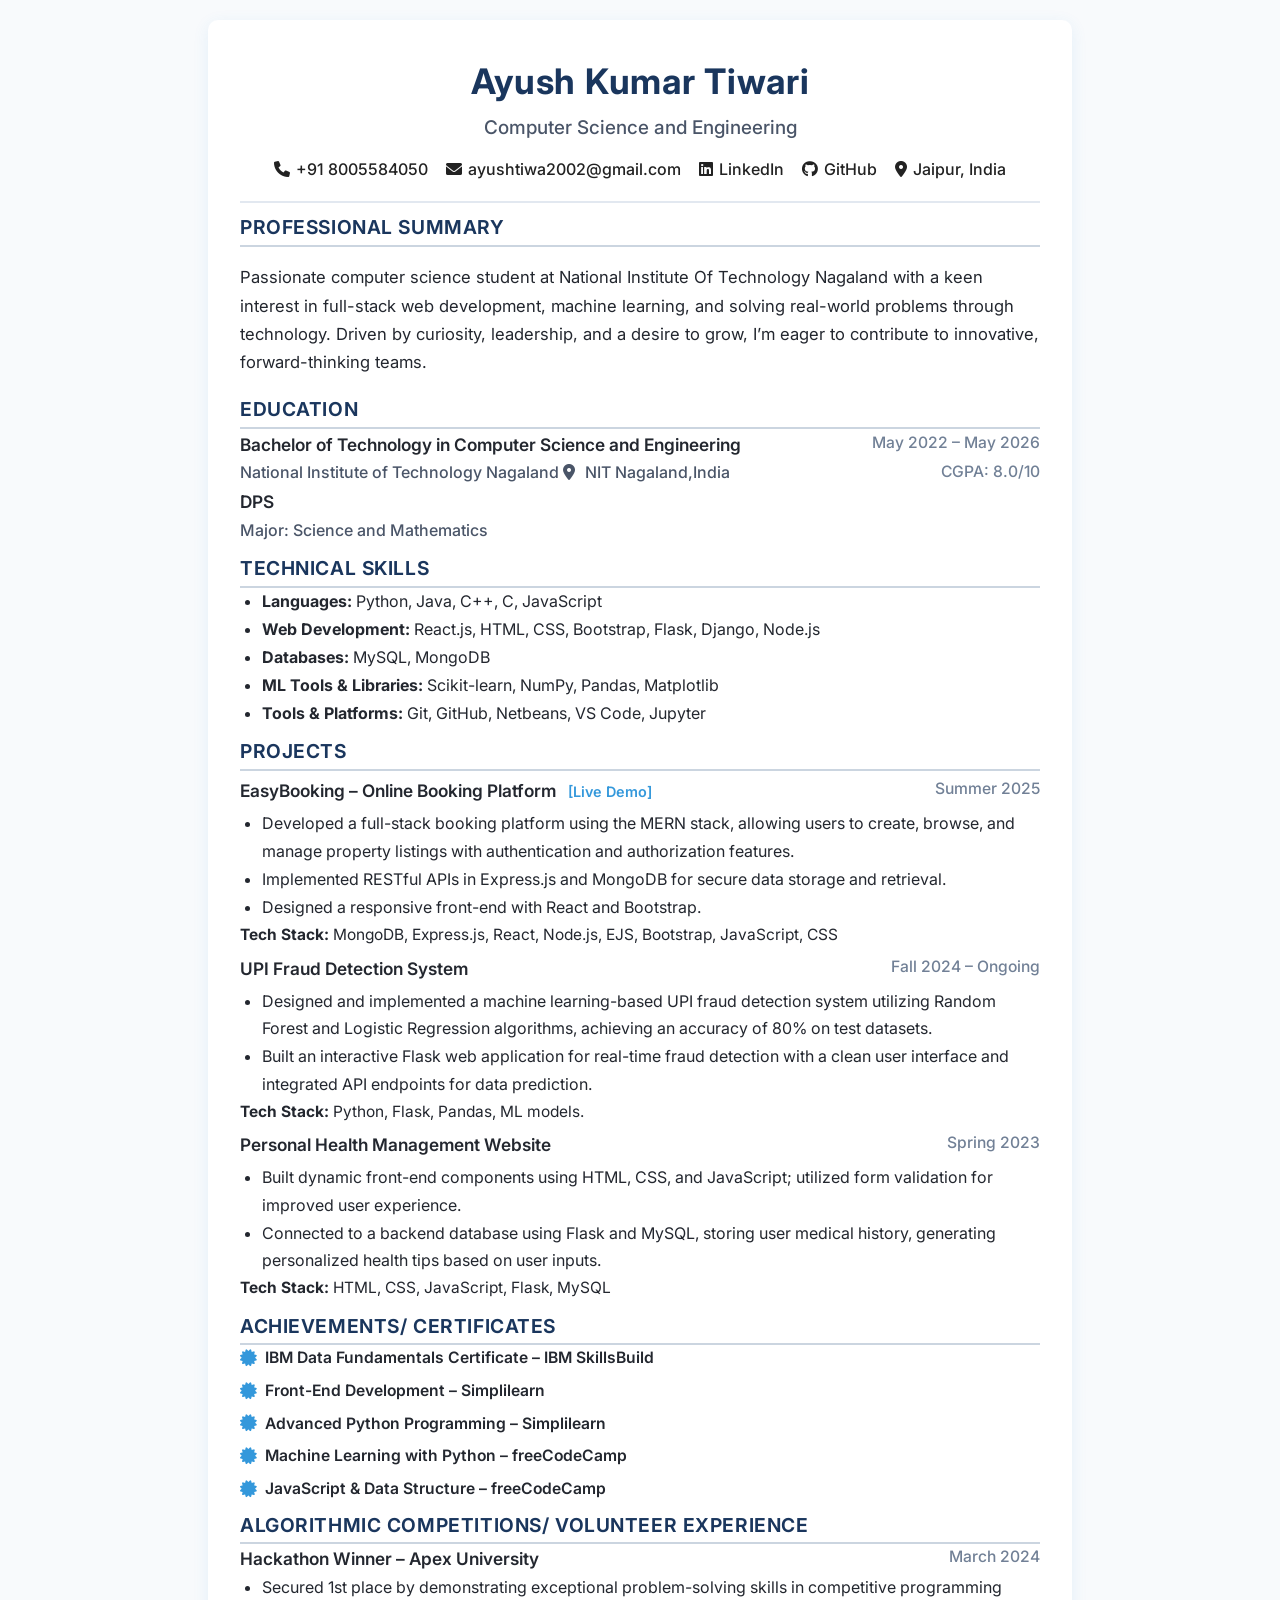
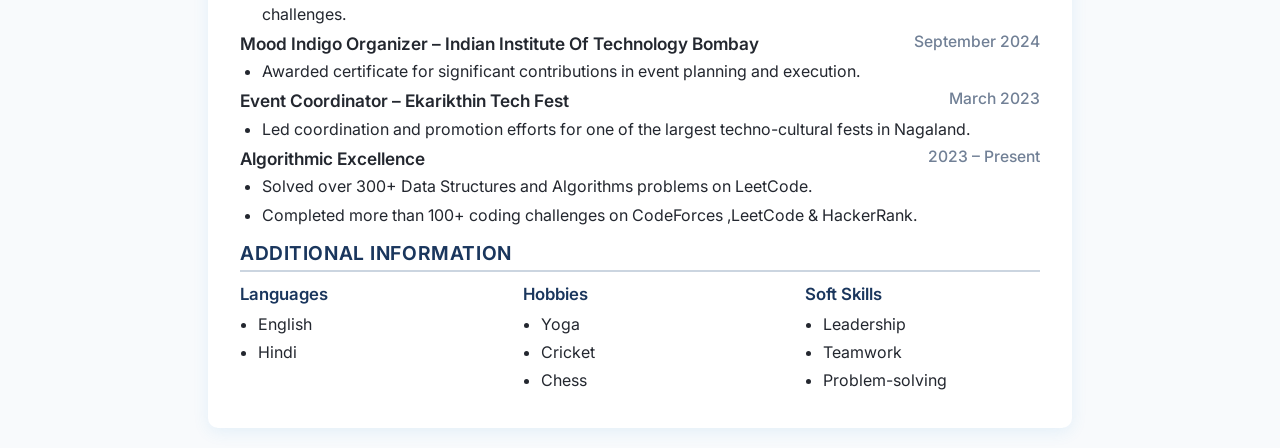
==== myresume.html @ 4bf120a2 "Initial portfolio commit" ====
<!-- Improved Resume of Ayush Kumar Tiwari -->
<!DOCTYPE html>
<html lang="en">
<head>
  <meta charset="UTF-8" />
  <meta name="viewport" content="width=device-width, initial-scale=1.0" />
  <title>Ayush Kumar Tiwari - Resume</title>
  <link rel="stylesheet" href="https://cdnjs.cloudflare.com/ajax/libs/font-awesome/6.0.0-beta3/css/all.min.css">
  <link href="https://fonts.googleapis.com/css2?family=Inter:wght@400;500;600;700&family=Roboto:wght@400;500;700&display=swap" rel="stylesheet">
  <style>
    body {
      font-family: 'Inter', 'Roboto', 'Segoe UI', Tahoma, Geneva, Verdana, sans-serif;
      background-color: #f8fafc;
      color: #23272f;
      margin: 0;
      padding: 0;
      font-size: 1.04rem;
      line-height: 1.7;
    }
    .container {
      max-width: 800px;
      margin: 20px auto;
      padding: 32px;
      background: white;
      border-radius: 10px;
      box-shadow: 0 4px 16px rgba(52,152,219,0.10);
    }
    .header {
      text-align: center;
      border-bottom: 2px solid #e2e8f0;
      padding-bottom: 18px;
    }
    .name {
      font-size: 2.2rem;
      font-weight: 700;
      color: #1a365d;
      letter-spacing: 0.02em;
      font-family: 'Inter', 'Roboto', sans-serif;
    }
    .branch {
      font-size: 1.18rem;
      color: #4a5568;
      font-weight: 500;
      margin-bottom: 6px;
    }
    .contact-info {
      display: flex;
      justify-content: center;
      flex-wrap: wrap;
      gap: 18px;
      margin-top: 12px;
      font-size: 1rem;
      font-family: 'Inter', 'Roboto', sans-serif;
    }
    .contact-info a {
      color: #222;
      text-decoration: none;
      font-weight: 500;
      transition: color 0.2s;
    }
    .contact-info a:hover {
      color: #3498db;
    }
    .icon {
      margin-right: 6px;
    }
    .section {
      margin-top: 8px;
    }
    .section-title {
      font-size: 1.2rem;
      color: #1a365d;
      border-bottom: 2px solid #cbd5e0;
      padding-bottom: 1px;
      margin-bottom: 0;
      text-transform: uppercase;
      font-weight: 650;
      letter-spacing: 0.03em;
      font-family: 'Inter', 'Roboto', sans-serif;
    }
    .education-title, .project-title, .job-title {
      font-weight: 600;
      margin-top: 1px;
      color: #23272f;
      font-size: 1.08rem;
      font-family: 'Inter', 'Roboto', sans-serif;
    }
    .institution, .company {
      color: #4a5568;
      font-size: 1rem;
      font-weight: 500;
    }
    .date {
      float: right;
      color: #718096;
      font-weight: 500;
      font-size: 0.98rem;
      font-family: 'Inter', 'Roboto', sans-serif;
    }
    ul {
      padding-left: 22px;
      margin-bottom: 1px;
      font-size: 1rem;
      font-family: 'Inter', 'Roboto', sans-serif;
    }
    li {
      margin-bottom: 1px;
      font-size: 1rem;
    }
    .section .project-title {
      margin-top: 5px;
      margin-bottom: 5px;
    }
    .section ul {
      margin-top: 0;
      margin-bottom: 1px;
    }
    .clear {
      clear: both;
    }
    /* Additional Info Section */
    .additional-info-flex {
      display: flex;
      flex-wrap: wrap;
      gap: 48px;
      margin-top: 8px;
    }
    .additional-info-flex > div {
      min-width: 160px;
      font-size: 1rem;
    }
    .additional-info-flex ul {
      padding-left: 18px;
      margin-bottom: 0;
    }
    .additional-info-flex div > div {
      font-weight: 600;
      margin-bottom: 4px;
      font-size: 1.05rem;
      font-family: 'Inter', 'Roboto', sans-serif;
      color: #1a365d;
    }
    .list-group {
      margin: 0 0 10px 0;
      padding: 0;
      list-style: none;
    }
    .list-group li {
      font-size: 0.98rem;
      font-weight: 600;
      margin-bottom: 6px;
      display: flex;
      align-items: center;
      gap: 8px;
    }
    .list-group li i {
      color: #3498db;
      font-size: 1.05rem;
    }
    @media (max-width: 850px) {
      .container {
        width: 98%;
        padding: 18px;
      }
      .contact-info {
        flex-direction: column;
        gap: 10px;
        text-align: center;
      }
      .additional-info-flex {
        gap: 24px;
      }
    }
  </style>
</head>
<body>
  <div class="container">
    <!-- Header -->
    <div class="header">
      <div class="name">Ayush Kumar Tiwari</div>
      <div class="branch">Computer Science and Engineering</div>
      <div class="contact-info">
        <a href="tel:+918005584050"><i class="fas fa-phone icon"></i>+91 8005584050</a>
        <a href="mailto:ayushtiwa2002@gmail.com"><i class="fas fa-envelope icon"></i>ayushtiwa2002@gmail.com</a>
        <a href="https://linkedin.com/in/ayush-tiwari-747481269" target="_blank"><i class="fab fa-linkedin icon"></i>LinkedIn</a>
        <a href="https://github.com/ayushtiwarinit" target="_blank"><i class="fab fa-github icon"></i>GitHub</a>
        <a href="https://maps.google.com/maps?q=Jaipur,+India" target="_blank"><i class="fas fa-map-marker-alt icon"></i>Jaipur, India</a>
      </div>
    </div>

    <!-- Summary -->
    <div class="section">
      <div class="section-title">Professional Summary</div>
      <p>
        Passionate computer science student at National Institute Of Technology Nagaland with a keen interest in full-stack web development, machine learning,  and solving real-world problems through technology. Driven by curiosity, leadership, and a desire to grow, I’m eager to contribute to innovative, forward-thinking teams.
      </p>
    </div>

    <!-- Education -->
    <div class="section">
        <div class="section-title">Education</div>
        <div class="education-title">Bachelor of Technology in Computer Science and Engineering <span class="date">May 2022 – May 2026</span></div>
        <div class="institution">
            <a href="https://maps.google.com/maps?q=National+Institute+of+Technology+Nagaland" target="_blank" style="text-decoration: none; color: #4a5568;">
            National Institute of Technology Nagaland <i class="fas fa-map-marker-alt icon"></i> NIT Nagaland,India
            </a>
            <span class="date">CGPA: 8.0/10</span>
        </div>
        <div class="clear"></div>
        <div class="education-title">DPS</div>
        <div class="institution">Major: Science and Mathematics</div>
    </div>

    <!-- Skills -->
    <div class="section">
      <div class="section-title">Technical Skills</div>
      <ul>
        <li><strong>Languages:</strong> Python, Java, C++, C, JavaScript</li>
        <li><strong>Web Development:</strong> React.js, HTML, CSS, Bootstrap, Flask, Django, Node.js</li>
        <li><strong>Databases:</strong> MySQL, MongoDB</li>
        <li><strong>ML Tools & Libraries:</strong> Scikit-learn, NumPy, Pandas, Matplotlib</li>
        <li><strong>Tools & Platforms:</strong> Git, GitHub, Netbeans, VS Code, Jupyter</li>
    </ul>

    </div>

    <!-- Projects -->
    <div class="section">
  <div class="section-title">Projects</div>

  <div class="project-block">
    <div class="project-title">EasyBooking – Online Booking Platform 
      <a href="https://mern-proejct.onrender.com/listings" target="_blank" style="font-size:0.9rem; color:#3498db; text-decoration:none; margin-left:8px;">
    [Live Demo]
  </a>
  <span class="date">Summer 2025</span></div>
    <ul>
      <li>Developed a full-stack booking platform using the MERN stack, allowing users to create, browse, and manage property listings with authentication and authorization features.</li>
      <li>Implemented RESTful APIs in Express.js and MongoDB for secure data storage and retrieval.</li>
      <li>Designed a responsive front-end with React and Bootstrap.</li>
    </ul>
    <div style="font-size:0.97rem;">
      <strong>Tech Stack:</strong> MongoDB, Express.js, React, Node.js, EJS, Bootstrap, JavaScript, CSS
    </div>
  </div>

  <div class="project-block">
    <div class="project-title">UPI Fraud Detection System <span class="date">Fall 2024 – Ongoing</span></div>
    <ul>
      <li>Designed and implemented a machine learning-based UPI fraud detection system utilizing Random Forest and Logistic Regression algorithms, achieving an accuracy of 80% on test datasets.</li>
      <li>Built an interactive Flask web application for real-time fraud detection with a clean user interface and integrated API endpoints for data prediction.</li>
    </ul>
    <div style="font-size:0.97rem;">
      <strong>Tech Stack:</strong> Python, Flask,  Pandas, ML models.
    </div>
  </div>

  <div class="project-block">
    <div class="project-title">Personal Health Management Website <span class="date">Spring 2023</span></div>
    <ul>
      <li>Built dynamic front-end components using HTML, CSS, and JavaScript; utilized form validation for improved user experience.</li>
      <li>Connected to a backend database using Flask and MySQL, storing user medical history, generating personalized health tips based on user inputs.</li>
    </ul>
    <div style="font-size:0.97rem;">
      <strong>Tech Stack:</strong> HTML, CSS, JavaScript, Flask, MySQL
    </div>
  </div>
</div>


    <!-- Achievements -->
    <div class="section">
      <div class="section-title">Achievements/ Certificates</div>
      <ul class="list-group">
      <li><i class="fas fa-certificate"></i>IBM Data Fundamentals Certificate – IBM SkillsBuild </li>   
      <li><i class="fas fa-certificate"></i>Front-End Development – Simplilearn </li>
      <li><i class="fas fa-certificate"></i>Advanced Python Programming – Simplilearn </li>
      <li><i class="fas fa-certificate"></i>Machine Learning with Python – freeCodeCamp </li>
      <li><i class="fas fa-certificate"></i>JavaScript & Data Structure – freeCodeCamp </li>
        </ul>
    </div> 

    <div class="section" style="margin-top: 1px; margin-bottom: 0;">
      <div class="section-title" >Algorithmic Competitions/ Volunteer Experience</div>
      <div class="project-title" style="margin-top: 0; margin-bottom: 0;">Hackathon Winner – Apex University <span class="date">March 2024</span></div>
      <ul><li>Secured 1st place by demonstrating exceptional problem-solving skills in competitive programming challenges.</li></ul>
      <div class="project-title" style="margin-top: 0; margin-bottom: 0;">Mood Indigo Organizer – Indian Institute Of Technology Bombay <span class="date">September 2024</span></div>
      <ul><li>Awarded certificate for significant contributions in event planning and execution.</li></ul>
      <div class="project-title" style="margin-top: 0; margin-bottom: 0;">Event Coordinator – Ekarikthin Tech Fest <span class="date">March 2023</span></div>
      <ul><li>Led coordination and promotion efforts for one of the largest techno-cultural fests in Nagaland.</li></ul>
      <div class="project-title" style="margin-top: 0; margin-bottom: 0;">Algorithmic Excellence <span class="date">2023 – Present</span></div>
      <ul>
        <li>Solved over 300+ Data Structures and Algorithms problems on LeetCode.</li>
        <li>Completed more than 100+ coding challenges on CodeForces ,LeetCode & HackerRank.</li>
      </ul>
    </div>

    <!-- Additional Info -->
    <div class="section">
      <div class="section-title">Additional Information</div>
      <div class="additional-info-flex" style="display: flex; flex-wrap: wrap; gap: 48px;">
        <div style="flex:1; min-width:160px;">
          <div style="font-weight:600; margin-bottom:2px;">Languages</div>
          <ul style="margin:0; padding-left:18px;">
            <li>English</li>
            <li>Hindi</li>
          </ul>
        </div>
        <div style="flex:1; min-width:160px;">
          <div style="font-weight:600; margin-bottom:2px;">Hobbies</div>
          <ul style="margin:0; padding-left:18px;">
            <li>Yoga</li>
            <li>Cricket</li>
            <li>Chess</li>
          </ul>
        </div>
        <div style="flex:1; min-width:160px;">
          <div style="font-weight:600; margin-bottom:2px;">Soft Skills</div>
          <ul style="margin:0; padding-left:18px;">
            <li>Leadership</li>
            <li>Teamwork</li>
            <li>Problem-solving</li>
          </ul>
        </div>
      </div>
    </div>
  
</body>
</html>
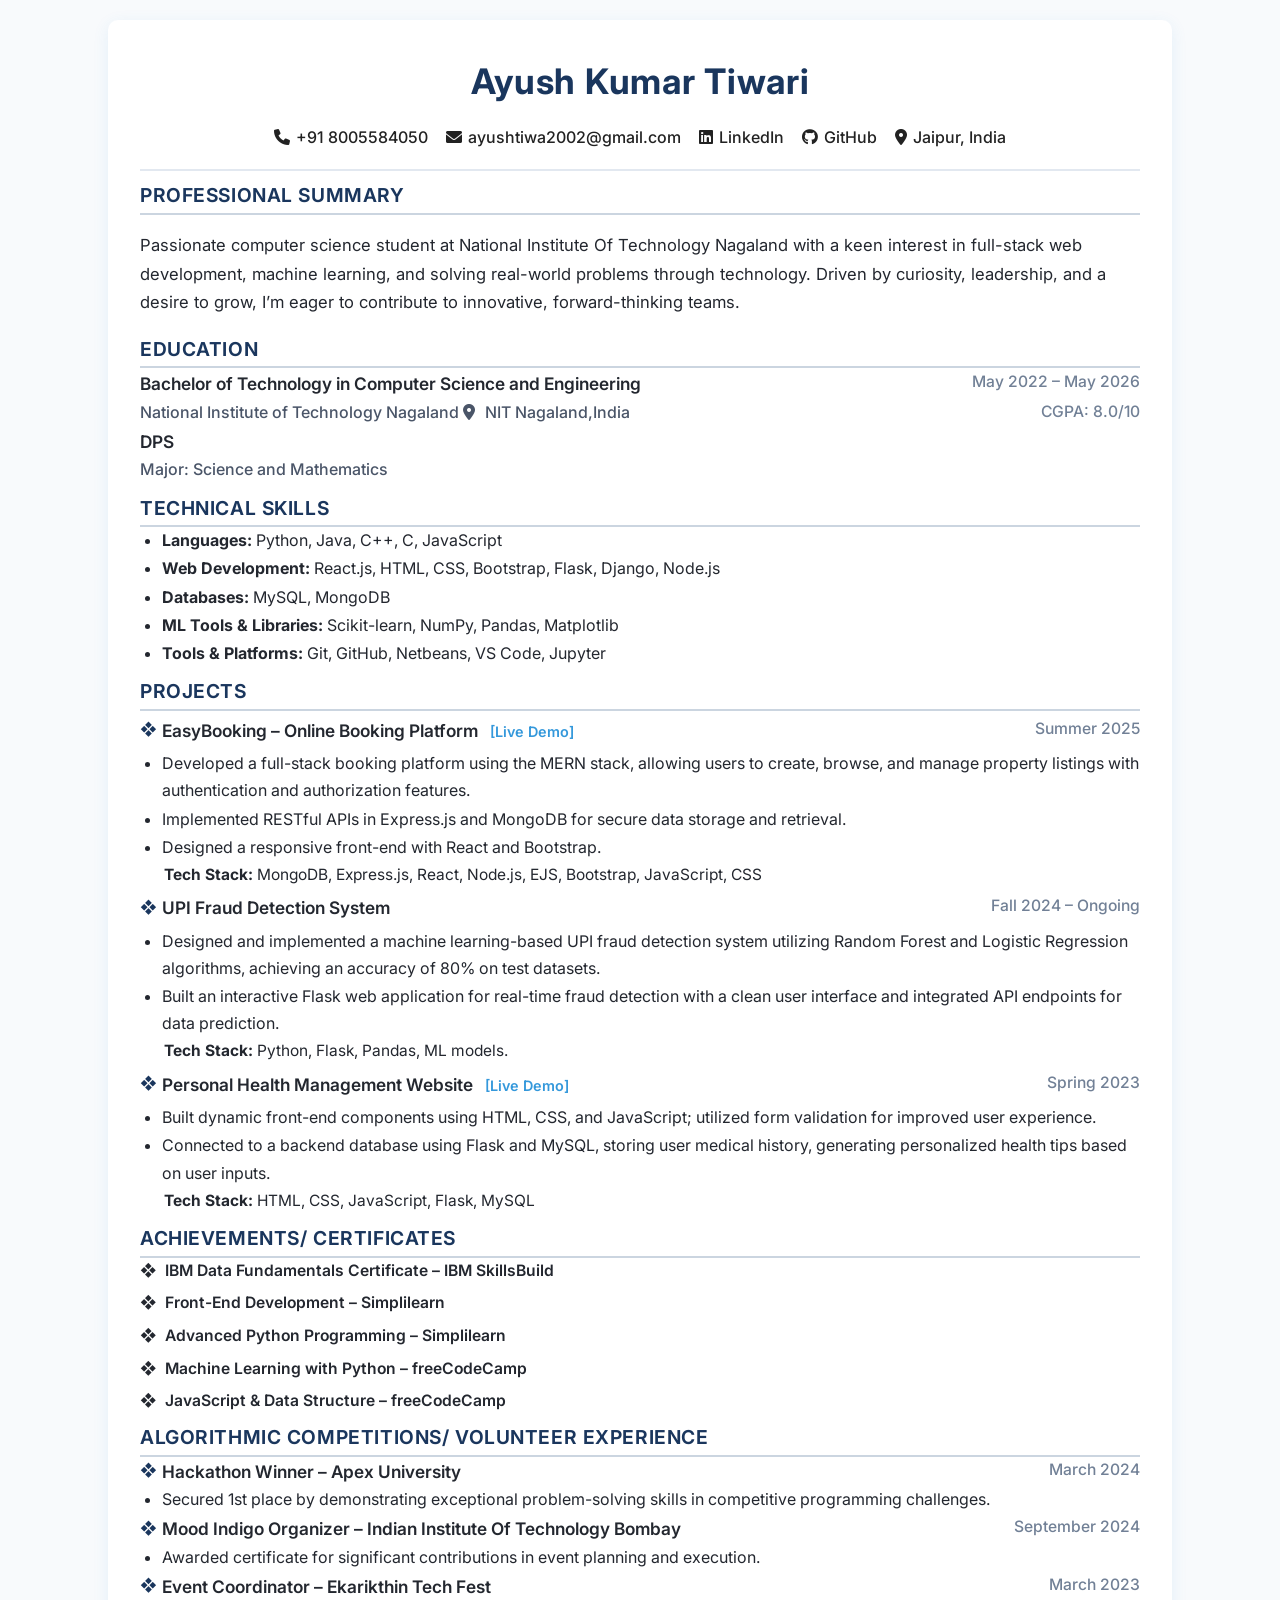
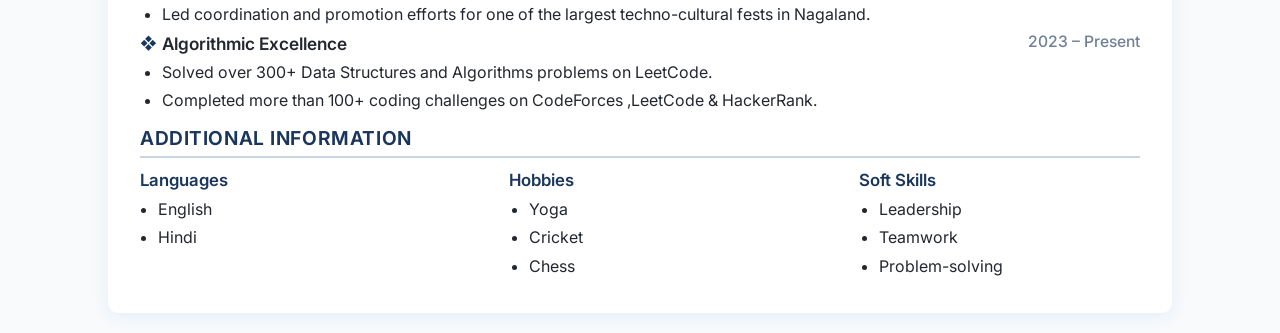
==== commit e447c6cb: "Update myresume.html" ====
--- a/myresume.html
+++ b/myresume.html
@@ -1,4 +1,4 @@
-<!-- Improved Resume of Ayush Kumar Tiwari -->
+
 <!DOCTYPE html>
 <html lang="en">
 <head>
@@ -18,7 +18,7 @@
       line-height: 1.7;
     }
     .container {
-      max-width: 800px;
+      max-width: 1000px;
       margin: 20px auto;
       padding: 32px;
       background: white;
@@ -85,6 +85,7 @@
       font-size: 1.08rem;
       font-family: 'Inter', 'Roboto', sans-serif;
     }
+    
     .institution, .company {
       color: #4a5568;
       font-size: 1rem;
@@ -171,6 +172,25 @@
         gap: 24px;
       }
     }
+    .project-title {
+  position: relative;
+  padding-left: 22px; /* space for icon */
+  font-weight: 600;
+  font-size: 1.08rem;
+  color: #23272f;
+}
+
+.project-title::before {
+  content: "\2756";   /* ❖ outlined diamond */
+  position: absolute;
+  left: 0;
+  top: 50%;
+  transform: translateY(-50%);
+  color: #1a365d;     /* navy blue */
+  font-size: 1rem;
+  margin-right: 8px;
+}
+
   </style>
 </head>
 <body>
@@ -178,7 +198,6 @@
     <!-- Header -->
     <div class="header">
       <div class="name">Ayush Kumar Tiwari</div>
-      <div class="branch">Computer Science and Engineering</div>
       <div class="contact-info">
         <a href="tel:+918005584050"><i class="fas fa-phone icon"></i>+91 8005584050</a>
         <a href="mailto:ayushtiwa2002@gmail.com"><i class="fas fa-envelope icon"></i>ayushtiwa2002@gmail.com</a>
@@ -188,14 +207,12 @@
       </div>
     </div>
 
-    <!-- Summary -->
     <div class="section">
       <div class="section-title">Professional Summary</div>
       <p>
         Passionate computer science student at National Institute Of Technology Nagaland with a keen interest in full-stack web development, machine learning,  and solving real-world problems through technology. Driven by curiosity, leadership, and a desire to grow, I’m eager to contribute to innovative, forward-thinking teams.
       </p>
     </div>
-
     <!-- Education -->
     <div class="section">
         <div class="section-title">Education</div>
@@ -229,7 +246,7 @@
   <div class="section-title">Projects</div>
 
   <div class="project-block">
-    <div class="project-title">EasyBooking – Online Booking Platform 
+    <div class="project-title"> EasyBooking – Online Booking Platform 
       <a href="https://mern-proejct.onrender.com/listings" target="_blank" style="font-size:0.9rem; color:#3498db; text-decoration:none; margin-left:8px;">
     [Live Demo]
   </a>
@@ -240,29 +257,33 @@
       <li>Designed a responsive front-end with React and Bootstrap.</li>
     </ul>
     <div style="font-size:0.97rem;">
-      <strong>Tech Stack:</strong> MongoDB, Express.js, React, Node.js, EJS, Bootstrap, JavaScript, CSS
+      <strong> &nbsp; &nbsp; &nbsp; Tech Stack:</strong> MongoDB, Express.js, React, Node.js, EJS, Bootstrap, JavaScript, CSS
     </div>
   </div>
 
   <div class="project-block">
-    <div class="project-title">UPI Fraud Detection System <span class="date">Fall 2024 – Ongoing</span></div>
+    <div class="project-title"> UPI Fraud Detection System <span class="date">Fall 2024 – Ongoing</span></div>
     <ul>
       <li>Designed and implemented a machine learning-based UPI fraud detection system utilizing Random Forest and Logistic Regression algorithms, achieving an accuracy of 80% on test datasets.</li>
       <li>Built an interactive Flask web application for real-time fraud detection with a clean user interface and integrated API endpoints for data prediction.</li>
     </ul>
     <div style="font-size:0.97rem;">
-      <strong>Tech Stack:</strong> Python, Flask,  Pandas, ML models.
+      <strong> &nbsp; &nbsp; &nbsp; Tech Stack:</strong> Python, Flask,  Pandas, ML models.
     </div>
   </div>
 
   <div class="project-block">
-    <div class="project-title">Personal Health Management Website <span class="date">Spring 2023</span></div>
+    <div class="project-title"> Personal Health Management Website 
+      <a href="https://ayushtiwarinit.github.io/Personal-Health-Management-Website/" target="_blank" style="font-size:0.9rem; color:#3498db; text-decoration:none; margin-left:8px;">
+    [Live Demo]
+  </a>
+  <span class="date">Spring 2023</span></div>
     <ul>
       <li>Built dynamic front-end components using HTML, CSS, and JavaScript; utilized form validation for improved user experience.</li>
       <li>Connected to a backend database using Flask and MySQL, storing user medical history, generating personalized health tips based on user inputs.</li>
     </ul>
     <div style="font-size:0.97rem;">
-      <strong>Tech Stack:</strong> HTML, CSS, JavaScript, Flask, MySQL
+      <strong> &nbsp; &nbsp; &nbsp; Tech Stack:</strong> HTML, CSS, JavaScript, Flask, MySQL
     </div>
   </div>
 </div>
@@ -272,11 +293,11 @@
     <div class="section">
       <div class="section-title">Achievements/ Certificates</div>
       <ul class="list-group">
-      <li><i class="fas fa-certificate"></i>IBM Data Fundamentals Certificate – IBM SkillsBuild </li>   
-      <li><i class="fas fa-certificate"></i>Front-End Development – Simplilearn </li>
-      <li><i class="fas fa-certificate"></i>Advanced Python Programming – Simplilearn </li>
-      <li><i class="fas fa-certificate"></i>Machine Learning with Python – freeCodeCamp </li>
-      <li><i class="fas fa-certificate"></i>JavaScript & Data Structure – freeCodeCamp </li>
+      <li>&#10070; &nbsp;IBM Data Fundamentals Certificate – IBM SkillsBuild </li>   
+      <li>&#10070; &nbsp;Front-End Development – Simplilearn </li>
+      <li>&#10070; &nbsp;Advanced Python Programming – Simplilearn </li>
+      <li>&#10070; &nbsp;Machine Learning with Python – freeCodeCamp </li>
+      <li>&#10070; &nbsp;JavaScript & Data Structure – freeCodeCamp </li>
         </ul>
     </div> 
 
@@ -307,16 +328,16 @@
           </ul>
         </div>
         <div style="flex:1; min-width:160px;">
-          <div style="font-weight:600; margin-bottom:2px;">Hobbies</div>
-          <ul style="margin:0; padding-left:18px;">
+          <div style="font-weight:600; margin-bottom:2px; padding-left: 20px;">Hobbies</div>
+          <ul style="margin:0; padding-left:40px;">
             <li>Yoga</li>
             <li>Cricket</li>
             <li>Chess</li>
           </ul>
         </div>
         <div style="flex:1; min-width:160px;">
-          <div style="font-weight:600; margin-bottom:2px;">Soft Skills</div>
-          <ul style="margin:0; padding-left:18px;">
+          <div style="font-weight:600; margin-bottom:2px; padding-left: 20px;">Soft Skills</div>
+          <ul style="margin:0; padding-left:40px;">
             <li>Leadership</li>
             <li>Teamwork</li>
             <li>Problem-solving</li>
